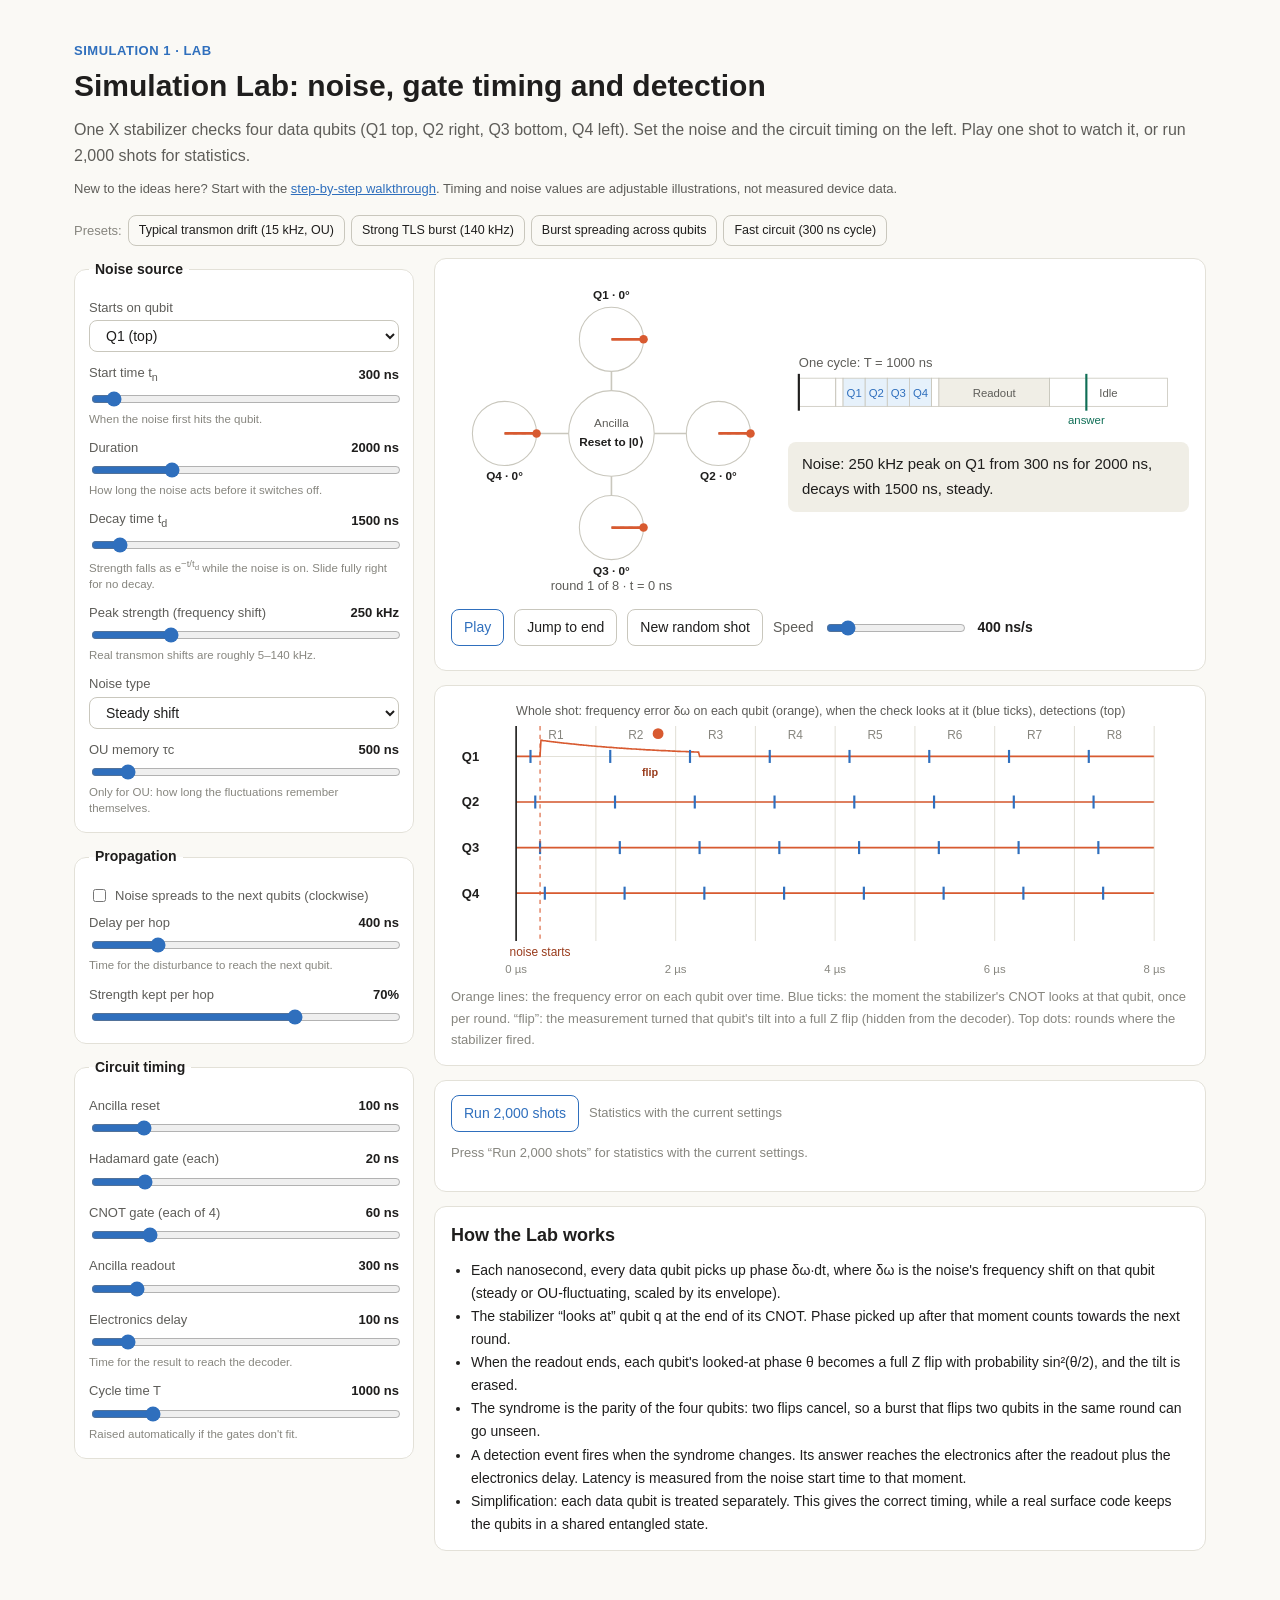
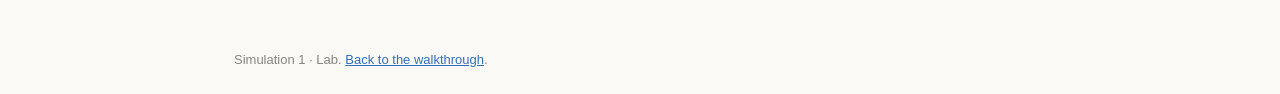
==== lab.html @ ceacfcae "Add Simulation Lab page with full noise and circuit-timing controls New lab.html: control noise star" ====
<!DOCTYPE html>
<html lang="en">
<head>
<meta charset="utf-8">
<meta name="viewport" content="width=device-width, initial-scale=1">
<title>Simulation Lab · Noise, gate timing and stabilizer detection</title>
<meta name="description" content="Control the noise and the stabilizer circuit timing, and see when a weight-4 stabilizer first detects the noise.">
<link rel="stylesheet" href="css/style.css">
<style>
  .lab { max-width: 1180px; margin: 0 auto; padding: 0 24px 60px; }
  .labhero { max-width: 1180px; margin: 0 auto; padding: 40px 24px 8px; }
  .labhero h1 { font-size: 30px; font-weight: 600; margin: 0 0 6px; }
  .labhero p { color: var(--text2); margin: 0 0 8px; }
  .grid { display: grid; grid-template-columns: 340px minmax(0, 1fr); gap: 20px; align-items: start; }
  @media (max-width: 900px) { .grid { grid-template-columns: 1fr; } }
  fieldset { border: 1px solid var(--border); border-radius: 12px; padding: 10px 14px 6px; margin: 0 0 12px; background: var(--surface); }
  legend { font-size: 14px; font-weight: 600; padding: 0 6px; }
  .f { display: grid; grid-template-columns: 1fr auto; gap: 2px 8px; align-items: center; margin: 6px 0 10px; }
  .f label { font-size: 13px; color: var(--text2); }
  .f .val { font-size: 13px; min-width: 0; text-align: right; }
  .f input[type=range], .f select { grid-column: 1 / span 2; width: 100%; }
  .f .hint { grid-column: 1 / span 2; font-size: 11.5px; color: var(--muted); line-height: 1.4; }
  .chk { font-size: 13px; color: var(--text2); display: flex; gap: 6px; align-items: center; margin: 6px 0; }
  .panel { background: var(--surface); border: 1px solid var(--border); border-radius: 12px; padding: 14px 16px; margin: 0 0 14px; }
  .panel svg { width: 100%; height: auto; display: block; }
  .panel svg text { font-family: var(--font); }
  .live { display: grid; grid-template-columns: minmax(0, 1fr) minmax(0, 1.25fr); gap: 16px; align-items: center; }
  @media (max-width: 700px) { .live { grid-template-columns: 1fr; } }
  .presets { display: flex; gap: 6px; flex-wrap: wrap; margin: 0 0 12px; }
  .presets button { font-size: 12.5px; padding: 4px 10px; }
</style>
</head>
<body>

<header class="labhero">
  <div class="kicker">Simulation 1 · Lab</div>
  <h1>Simulation Lab: noise, gate timing and detection</h1>
  <p>One X stabilizer checks four data qubits (Q1 top, Q2 right, Q3 bottom, Q4 left). Set the noise and the circuit timing on the left. Play one shot to watch it, or run 2,000 shots for statistics.</p>
  <p class="note">New to the ideas here? Start with the <a href="index.html" style="color:var(--accent)">step-by-step walkthrough</a>. Timing and noise values are adjustable illustrations, not measured device data.</p>
</header>

<div class="lab">
  <div class="presets">
    <span class="note" style="align-self:center">Presets:</span>
    <button data-preset="typical">Typical transmon drift (15 kHz, OU)</button>
    <button data-preset="burst">Strong TLS burst (140 kHz)</button>
    <button data-preset="spread">Burst spreading across qubits</button>
    <button data-preset="fast">Fast circuit (300 ns cycle)</button>
  </div>

  <div class="grid">
    <!-- ============ CONTROLS ============ -->
    <div>
      <fieldset>
        <legend>Noise source</legend>
        <div class="f"><label for="lab-nq">Starts on qubit</label><span></span>
          <select id="lab-nq"><option value="0">Q1 (top)</option><option value="1">Q2 (right)</option><option value="2">Q3 (bottom)</option><option value="3">Q4 (left)</option></select></div>
        <div class="f"><label for="lab-tn">Start time t<sub>n</sub></label><span class="val" id="lab-tnv"></span>
          <input type="range" id="lab-tn" min="0" max="6000" step="10" value="300"><span class="hint">When the noise first hits the qubit.</span></div>
        <div class="f"><label for="lab-dur">Duration</label><span class="val" id="lab-durv"></span>
          <input type="range" id="lab-dur" min="20" max="8000" step="10" value="2000"><span class="hint">How long the noise acts before it switches off.</span></div>
        <div class="f"><label for="lab-td">Decay time t<sub>d</sub></label><span class="val" id="lab-tdv"></span>
          <input type="range" id="lab-td" min="50" max="20000" step="50" value="1500"><span class="hint">Strength falls as e<sup>−t/t<sub>d</sub></sup> while the noise is on. Slide fully right for no decay.</span></div>
        <div class="f"><label for="lab-f">Peak strength (frequency shift)</label><span class="val" id="lab-fv"></span>
          <input type="range" id="lab-f" min="0.005" max="1" step="0.005" value="0.25"><span class="hint">Real transmon shifts are roughly 5–140 kHz.</span></div>
        <div class="f"><label for="lab-type">Noise type</label><span></span>
          <select id="lab-type"><option value="steady">Steady shift</option><option value="ou">Fluctuating (OU noise)</option></select></div>
        <div class="f"><label for="lab-tc">OU memory τc</label><span class="val" id="lab-tcv"></span>
          <input type="range" id="lab-tc" min="10" max="5000" step="10" value="500"><span class="hint">Only for OU: how long the fluctuations remember themselves.</span></div>
      </fieldset>

      <fieldset>
        <legend>Propagation</legend>
        <label class="chk"><input type="checkbox" id="lab-prop"> Noise spreads to the next qubits (clockwise)</label>
        <div class="f"><label for="lab-hop">Delay per hop</label><span class="val" id="lab-hopv"></span>
          <input type="range" id="lab-hop" min="0" max="2000" step="10" value="400"><span class="hint">Time for the disturbance to reach the next qubit.</span></div>
        <div class="f"><label for="lab-keep">Strength kept per hop</label><span class="val" id="lab-keepv"></span>
          <input type="range" id="lab-keep" min="0.1" max="1" step="0.05" value="0.7"></div>
      </fieldset>

      <fieldset>
        <legend>Circuit timing</legend>
        <div class="f"><label for="lab-reset">Ancilla reset</label><span class="val" id="lab-resetv"></span><input type="range" id="lab-reset" min="10" max="600" step="10" value="100"></div>
        <div class="f"><label for="lab-h">Hadamard gate (each)</label><span class="val" id="lab-hv"></span><input type="range" id="lab-h" min="5" max="100" step="5" value="20"></div>
        <div class="f"><label for="lab-cnot">CNOT gate (each of 4)</label><span class="val" id="lab-cnotv"></span><input type="range" id="lab-cnot" min="10" max="300" step="5" value="60"></div>
        <div class="f"><label for="lab-ro">Ancilla readout</label><span class="val" id="lab-rov"></span><input type="range" id="lab-ro" min="50" max="2000" step="10" value="300"></div>
        <div class="f"><label for="lab-delay">Electronics delay</label><span class="val" id="lab-delayv"></span><input type="range" id="lab-delay" min="0" max="1000" step="10" value="100"><span class="hint">Time for the result to reach the decoder.</span></div>
        <div class="f"><label for="lab-T">Cycle time T</label><span class="val" id="lab-Tv"></span><input type="range" id="lab-T" min="100" max="5000" step="10" value="1000"><span class="hint">Raised automatically if the gates don't fit.</span></div>
      </fieldset>
    </div>

    <!-- ============ OUTPUT ============ -->
    <div>
      <div class="panel">
        <div class="live">
          <svg id="lab-live" viewBox="0 0 300 305"></svg>
          <div>
            <svg id="lab-sched" viewBox="0 0 370 76"></svg>
            <div class="caption" id="lab-ans" style="margin-top:10px"></div>
          </div>
        </div>
        <div class="row">
          <button id="lab-play" class="primary">Play</button>
          <button id="lab-end">Jump to end</button>
          <button id="lab-new">New random shot</button>
          <label for="lab-speed">Speed</label><input type="range" id="lab-speed" min="50" max="3000" step="50" value="400" style="width:140px"><span class="val" id="lab-speedv"></span>
        </div>
      </div>

      <div class="panel"><svg id="lab-time" viewBox="0 0 680 260"></svg>
        <p class="note" style="margin:4px 0 0">Orange lines: the frequency error on each qubit over time. Blue ticks: the moment the stabilizer's CNOT looks at that qubit, once per round. “flip”: the measurement turned that qubit's tilt into a full Z flip (hidden from the decoder). Top dots: rounds where the stabilizer fired.</p>
      </div>

      <div class="panel">
        <div class="row" style="margin-top:0"><button id="lab-run" class="primary">Run 2,000 shots</button><span class="note">Statistics with the current settings</span></div>
        <div id="lab-stats"></div>
      </div>

      <div class="panel">
        <h3 style="margin-top:0">How the Lab works</h3>
        <ul style="font-size:14px;margin:0;padding-left:20px">
          <li>Each nanosecond, every data qubit picks up phase δω·dt, where δω is the noise's frequency shift on that qubit (steady or OU-fluctuating, scaled by its envelope).</li>
          <li>The stabilizer “looks at” qubit q at the end of its CNOT. Phase picked up after that moment counts towards the next round.</li>
          <li>When the readout ends, each qubit's looked-at phase θ becomes a full Z flip with probability sin²(θ/2), and the tilt is erased.</li>
          <li>The syndrome is the parity of the four qubits: two flips cancel, so a burst that flips two qubits in the same round can go unseen.</li>
          <li>A detection event fires when the syndrome changes. Its answer reaches the electronics after the readout plus the electronics delay. Latency is measured from the noise start time to that moment.</li>
          <li>Simplification: each data qubit is treated separately. This gives the correct timing, while a real surface code keeps the qubits in a shared entangled state.</li>
        </ul>
      </div>
    </div>
  </div>
</div>

<footer>Simulation 1 · Lab. <a href="index.html" style="color:var(--accent)">Back to the walkthrough</a>.</footer>

<script src="js/common.js"></script>
<script src="js/ch8-lab.js"></script>
</body>
</html>
---- css/style.css ----
:root {
  --bg: #faf9f5;
  --surface: #ffffff;
  --neutral: #f0eee6;
  --text: #1f1e1d;
  --text2: #5e5d59;
  --muted: #87867f;
  --border: #e3e1d8;
  --border-strong: #c9c7bd;
  --accent: #2f6fbd;
  --accent-bg: #e6f1fb;
  --coral: #d85a30;
  --coral-dark: #993c1d;
  --coral-bg: #faece7;
  --teal: #0f6e56;
  --teal-bg: #e1f5ee;
  --purple: #534ab7;
  --purple-bg: #eeedfe;
  --gray: #888780;
  --radius: 8px;
  --font: -apple-system, BlinkMacSystemFont, "Segoe UI", Inter, Helvetica, Arial, sans-serif;
}
@media (prefers-color-scheme: dark) {
  :root {
    --bg: #1a1a19;
    --surface: #242423;
    --neutral: #2c2c2a;
    --text: #ececea;
    --text2: #b4b2a9;
    --muted: #888780;
    --border: #3a3a38;
    --border-strong: #55554f;
    --accent: #85b7eb;
    --accent-bg: #0c447c;
    --coral: #f0997b;
    --coral-dark: #f5c4b3;
    --coral-bg: #4a1b0c;
    --teal: #5dcaa5;
    --teal-bg: #04342c;
    --purple: #afa9ec;
    --purple-bg: #26215c;
    --gray: #b4b2a9;
  }
}
* { box-sizing: border-box; }
html { scroll-behavior: smooth; }
body {
  margin: 0;
  background: var(--bg);
  color: var(--text);
  font-family: var(--font);
  font-size: 16px;
  line-height: 1.65;
}
header.hero {
  max-width: 860px;
  margin: 0 auto;
  padding: 56px 24px 24px;
}
header.hero h1 { font-size: 34px; font-weight: 600; margin: 0 0 8px; line-height: 1.2; }
header.hero p { color: var(--text2); font-size: 18px; margin: 0 0 12px; }
nav.toc {
  position: sticky;
  top: 0;
  z-index: 10;
  background: var(--bg);
  border-bottom: 1px solid var(--border);
}
nav.toc .inner {
  max-width: 860px;
  margin: 0 auto;
  padding: 10px 24px;
  display: flex;
  gap: 6px;
  flex-wrap: wrap;
}
nav.toc a {
  font-size: 13px;
  color: var(--text2);
  text-decoration: none;
  padding: 4px 10px;
  border-radius: 999px;
  border: 1px solid var(--border);
}
nav.toc a:hover, nav.toc a.active { color: var(--text); border-color: var(--accent); background: var(--accent-bg); }
main { max-width: 860px; margin: 0 auto; padding: 0 24px 80px; }
section.chapter { padding: 48px 0 24px; border-bottom: 1px solid var(--border); }
section.chapter:last-child { border-bottom: none; }
.kicker { font-size: 13px; font-weight: 600; letter-spacing: 0.04em; color: var(--accent); text-transform: uppercase; }
h2 { font-size: 26px; font-weight: 600; margin: 4px 0 12px; line-height: 1.25; }
h3 { font-size: 18px; font-weight: 600; margin: 24px 0 8px; }
p { margin: 0 0 14px; }
.lead { font-size: 18px; color: var(--text2); }
.takeaway {
  background: var(--teal-bg);
  color: var(--text);
  border-radius: var(--radius);
  padding: 12px 16px;
  margin: 20px 0 8px;
}
.takeaway b { color: var(--teal); }
.math {
  font-family: "Cambria Math", "STIX Two Math", Georgia, serif;
  font-size: 18px;
  text-align: center;
  margin: 14px 0;
  padding: 10px;
  background: var(--neutral);
  border-radius: var(--radius);
  overflow-x: auto;
}
.demo {
  background: var(--surface);
  border: 1px solid var(--border);
  border-radius: 12px;
  padding: 16px 18px;
  margin: 18px 0;
}
.demo svg { width: 100%; height: auto; display: block; }
.demo svg text { font-family: var(--font); }
.caption {
  background: var(--neutral);
  border-radius: var(--radius);
  padding: 10px 14px;
  font-size: 15px;
  min-height: 48px;
  margin-bottom: 10px;
}
.row { display: flex; align-items: center; gap: 10px; flex-wrap: wrap; margin: 10px 0; }
.row label { font-size: 14px; color: var(--text2); }
.val { font-size: 14px; font-weight: 600; min-width: 64px; }
button, select {
  font: inherit;
  font-size: 14px;
  color: var(--text);
  background: transparent;
  border: 1px solid var(--border-strong);
  border-radius: var(--radius);
  padding: 6px 12px;
  cursor: pointer;
}
button:hover, select:hover { background: var(--neutral); }
button.primary { border-color: var(--accent); color: var(--accent); }
button.on { background: var(--accent-bg); border-color: var(--accent); }
input[type="range"] { accent-color: var(--accent); }
.stats { display: grid; grid-template-columns: repeat(auto-fit, minmax(150px, 1fr)); gap: 10px; margin: 10px 0; }
.stat { background: var(--neutral); border-radius: var(--radius); padding: 10px 12px; }
.stat span { display: block; font-size: 13px; color: var(--text2); }
.stat b { font-size: 22px; font-weight: 600; }
.two { display: grid; grid-template-columns: minmax(0, 1.2fr) minmax(0, 1fr); gap: 16px; align-items: start; }
@media (max-width: 680px) { .two { grid-template-columns: 1fr; } }
.cards4 { display: grid; grid-template-columns: repeat(4, minmax(0, 1fr)); gap: 8px; }
.card { border: 1px solid var(--border); border-radius: var(--radius); padding: 8px 10px; font-size: 13px; color: var(--text2); }
.card b { display: block; font-size: 16px; color: var(--text); }
.card.on { border: 2px solid var(--accent); }
.opt { border: 1px solid var(--border); border-radius: var(--radius); padding: 8px 10px; margin: 0 0 8px; font-size: 13px; cursor: pointer; }
.opt:hover { border-color: var(--border-strong); }
.opt.sel { border: 2px solid var(--accent); }
.tag { display: inline-block; font-size: 12px; padding: 1px 8px; border-radius: 999px; margin-left: 4px; }
.tag.good { background: var(--teal-bg); color: var(--teal); }
.tag.bad { background: var(--coral-bg); color: var(--coral-dark); }
.tag.best { background: var(--accent-bg); color: var(--accent); }
.key { display: flex; gap: 16px; flex-wrap: wrap; font-size: 13px; color: var(--text2); margin: 8px 0 0; }
.sw { display: inline-block; width: 12px; height: 12px; border-radius: 3px; vertical-align: -2px; margin-right: 6px; }
table.simple { border-collapse: collapse; width: 100%; font-size: 14px; margin: 10px 0 16px; }
table.simple th, table.simple td { border-bottom: 1px solid var(--border); padding: 6px 8px; text-align: left; }
table.simple th { color: var(--text2); font-weight: 600; }
.note { font-size: 13px; color: var(--muted); }
.next { display: inline-block; margin-top: 10px; font-size: 14px; color: var(--accent); text-decoration: none; }
footer { max-width: 860px; margin: 0 auto; padding: 24px; color: var(--muted); font-size: 13px; }
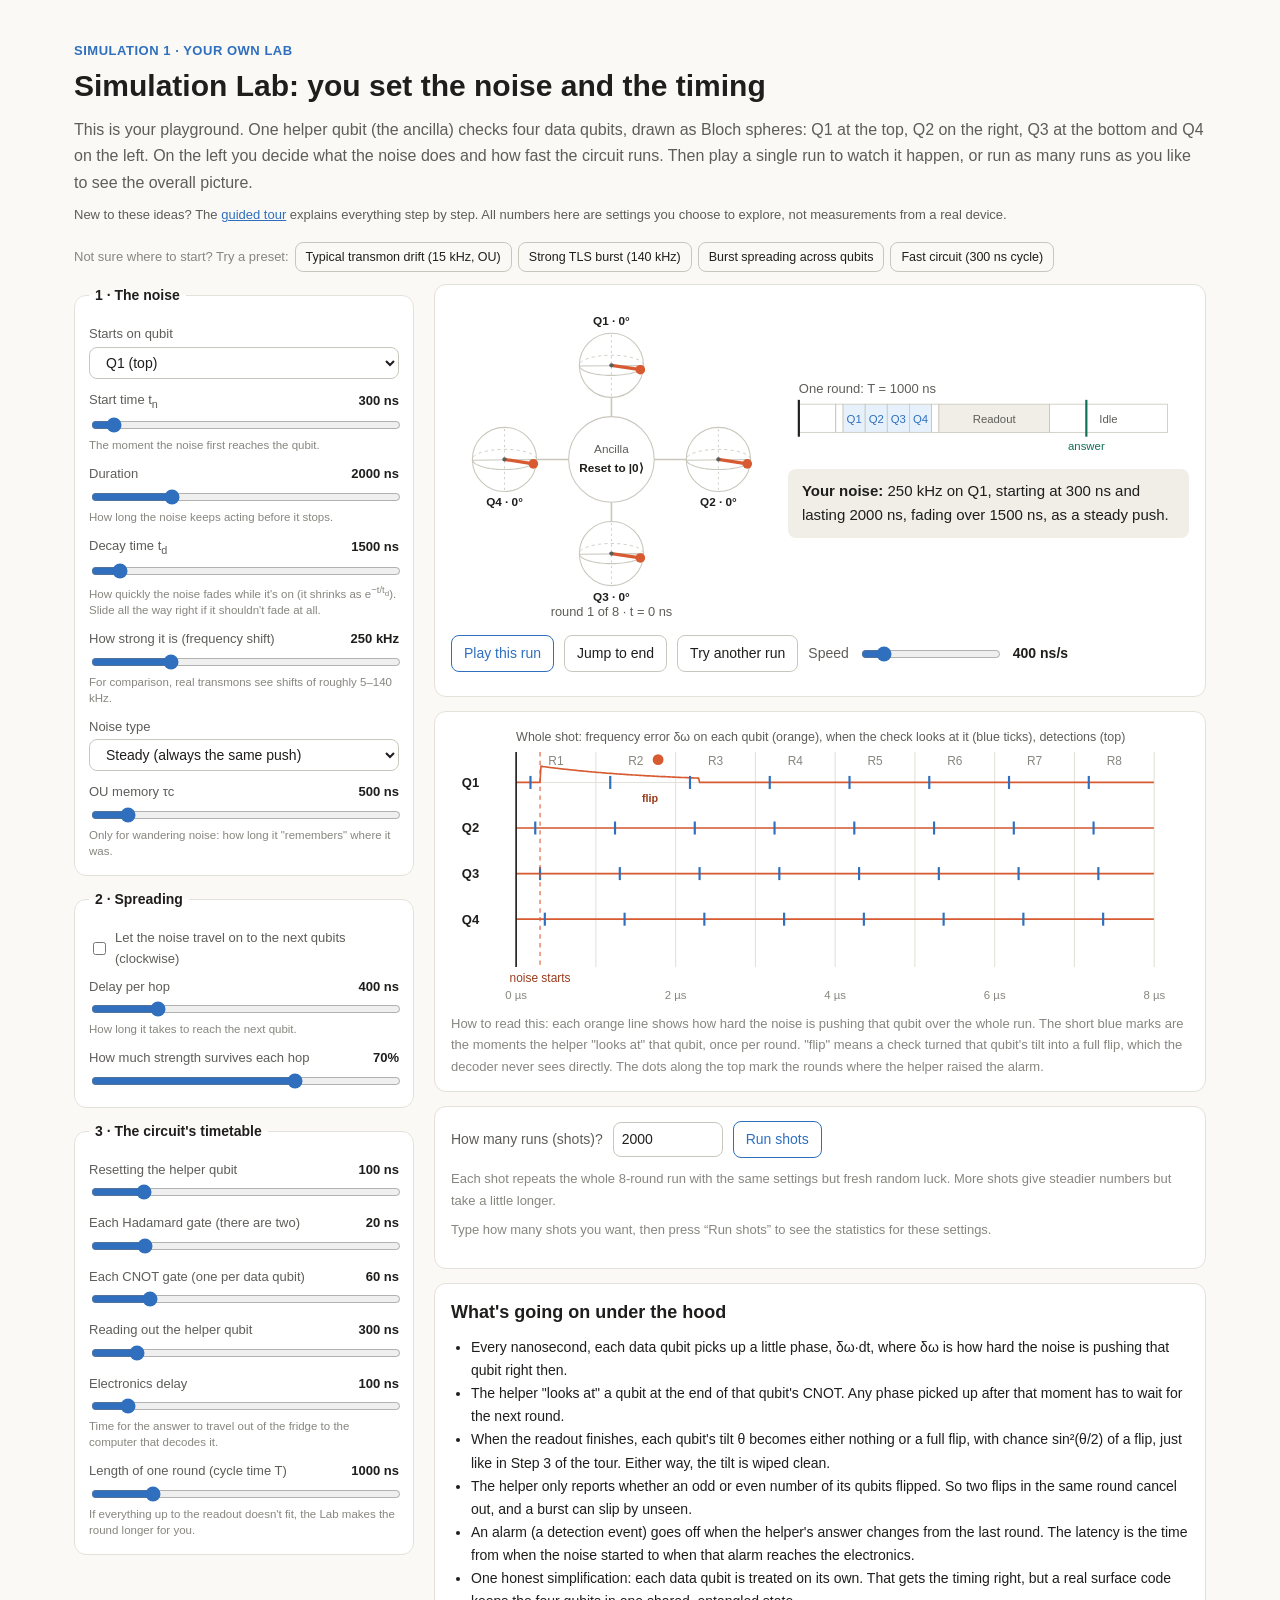
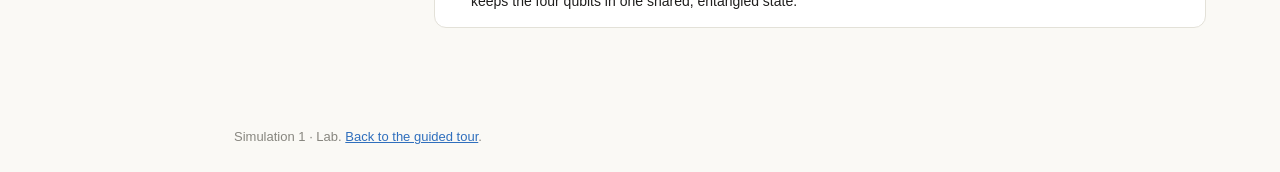
==== commit de696c91: "Bloch spheres, user-chosen shot counts, friendlier wording, Steps - Draw every qubit as a 3-D Bloch " ====
--- a/lab.html
+++ b/lab.html
@@ -7,6 +7,8 @@
 <meta name="description" content="Control the noise and the stabilizer circuit timing, and see when a weight-4 stabilizer first detects the noise.">
 <link rel="stylesheet" href="css/style.css">
 <style>
+  .err { font-size: 13px; color: var(--coral-dark); }
+  input[type=number] { font: inherit; font-size: 14px; width: 110px; padding: 5px 8px; border: 1px solid var(--border-strong); border-radius: var(--radius); background: var(--surface); color: var(--text); }
   .lab { max-width: 1180px; margin: 0 auto; padding: 0 24px 60px; }
   .labhero { max-width: 1180px; margin: 0 auto; padding: 40px 24px 8px; }
   .labhero h1 { font-size: 30px; font-weight: 600; margin: 0 0 6px; }
@@ -33,15 +35,15 @@
 <body>
 
 <header class="labhero">
-  <div class="kicker">Simulation 1 · Lab</div>
-  <h1>Simulation Lab: noise, gate timing and detection</h1>
-  <p>One X stabilizer checks four data qubits (Q1 top, Q2 right, Q3 bottom, Q4 left). Set the noise and the circuit timing on the left. Play one shot to watch it, or run 2,000 shots for statistics.</p>
-  <p class="note">New to the ideas here? Start with the <a href="index.html" style="color:var(--accent)">step-by-step walkthrough</a>. Timing and noise values are adjustable illustrations, not measured device data.</p>
+  <div class="kicker">Simulation 1 · Your own lab</div>
+  <h1>Simulation Lab: you set the noise and the timing</h1>
+  <p>This is your playground. One helper qubit (the ancilla) checks four data qubits, drawn as Bloch spheres: Q1 at the top, Q2 on the right, Q3 at the bottom and Q4 on the left. On the left you decide what the noise does and how fast the circuit runs. Then play a single run to watch it happen, or run as many runs as you like to see the overall picture.</p>
+  <p class="note">New to these ideas? The <a href="index.html" style="color:var(--accent)">guided tour</a> explains everything step by step. All numbers here are settings you choose to explore, not measurements from a real device.</p>
 </header>
 
 <div class="lab">
   <div class="presets">
-    <span class="note" style="align-self:center">Presets:</span>
+    <span class="note" style="align-self:center">Not sure where to start? Try a preset:</span>
     <button data-preset="typical">Typical transmon drift (15 kHz, OU)</button>
     <button data-preset="burst">Strong TLS burst (140 kHz)</button>
     <button data-preset="spread">Burst spreading across qubits</button>
@@ -52,40 +54,40 @@
     <!-- ============ CONTROLS ============ -->
     <div>
       <fieldset>
-        <legend>Noise source</legend>
+        <legend>1 · The noise</legend>
         <div class="f"><label for="lab-nq">Starts on qubit</label><span></span>
           <select id="lab-nq"><option value="0">Q1 (top)</option><option value="1">Q2 (right)</option><option value="2">Q3 (bottom)</option><option value="3">Q4 (left)</option></select></div>
         <div class="f"><label for="lab-tn">Start time t<sub>n</sub></label><span class="val" id="lab-tnv"></span>
-          <input type="range" id="lab-tn" min="0" max="6000" step="10" value="300"><span class="hint">When the noise first hits the qubit.</span></div>
+          <input type="range" id="lab-tn" min="0" max="6000" step="10" value="300"><span class="hint">The moment the noise first reaches the qubit.</span></div>
         <div class="f"><label for="lab-dur">Duration</label><span class="val" id="lab-durv"></span>
-          <input type="range" id="lab-dur" min="20" max="8000" step="10" value="2000"><span class="hint">How long the noise acts before it switches off.</span></div>
+          <input type="range" id="lab-dur" min="20" max="8000" step="10" value="2000"><span class="hint">How long the noise keeps acting before it stops.</span></div>
         <div class="f"><label for="lab-td">Decay time t<sub>d</sub></label><span class="val" id="lab-tdv"></span>
-          <input type="range" id="lab-td" min="50" max="20000" step="50" value="1500"><span class="hint">Strength falls as e<sup>−t/t<sub>d</sub></sup> while the noise is on. Slide fully right for no decay.</span></div>
-        <div class="f"><label for="lab-f">Peak strength (frequency shift)</label><span class="val" id="lab-fv"></span>
-          <input type="range" id="lab-f" min="0.005" max="1" step="0.005" value="0.25"><span class="hint">Real transmon shifts are roughly 5–140 kHz.</span></div>
+          <input type="range" id="lab-td" min="50" max="20000" step="50" value="1500"><span class="hint">How quickly the noise fades while it's on (it shrinks as e<sup>−t/t<sub>d</sub></sup>). Slide all the way right if it shouldn't fade at all.</span></div>
+        <div class="f"><label for="lab-f">How strong it is (frequency shift)</label><span class="val" id="lab-fv"></span>
+          <input type="range" id="lab-f" min="0.005" max="1" step="0.005" value="0.25"><span class="hint">For comparison, real transmons see shifts of roughly 5–140 kHz.</span></div>
         <div class="f"><label for="lab-type">Noise type</label><span></span>
-          <select id="lab-type"><option value="steady">Steady shift</option><option value="ou">Fluctuating (OU noise)</option></select></div>
+          <select id="lab-type"><option value="steady">Steady (always the same push)</option><option value="ou">Wandering (OU noise)</option></select></div>
         <div class="f"><label for="lab-tc">OU memory τc</label><span class="val" id="lab-tcv"></span>
-          <input type="range" id="lab-tc" min="10" max="5000" step="10" value="500"><span class="hint">Only for OU: how long the fluctuations remember themselves.</span></div>
+          <input type="range" id="lab-tc" min="10" max="5000" step="10" value="500"><span class="hint">Only for wandering noise: how long it "remembers" where it was.</span></div>
       </fieldset>
 
       <fieldset>
-        <legend>Propagation</legend>
-        <label class="chk"><input type="checkbox" id="lab-prop"> Noise spreads to the next qubits (clockwise)</label>
+        <legend>2 · Spreading</legend>
+        <label class="chk"><input type="checkbox" id="lab-prop"> Let the noise travel on to the next qubits (clockwise)</label>
         <div class="f"><label for="lab-hop">Delay per hop</label><span class="val" id="lab-hopv"></span>
-          <input type="range" id="lab-hop" min="0" max="2000" step="10" value="400"><span class="hint">Time for the disturbance to reach the next qubit.</span></div>
-        <div class="f"><label for="lab-keep">Strength kept per hop</label><span class="val" id="lab-keepv"></span>
+          <input type="range" id="lab-hop" min="0" max="2000" step="10" value="400"><span class="hint">How long it takes to reach the next qubit.</span></div>
+        <div class="f"><label for="lab-keep">How much strength survives each hop</label><span class="val" id="lab-keepv"></span>
           <input type="range" id="lab-keep" min="0.1" max="1" step="0.05" value="0.7"></div>
       </fieldset>
 
       <fieldset>
-        <legend>Circuit timing</legend>
-        <div class="f"><label for="lab-reset">Ancilla reset</label><span class="val" id="lab-resetv"></span><input type="range" id="lab-reset" min="10" max="600" step="10" value="100"></div>
-        <div class="f"><label for="lab-h">Hadamard gate (each)</label><span class="val" id="lab-hv"></span><input type="range" id="lab-h" min="5" max="100" step="5" value="20"></div>
-        <div class="f"><label for="lab-cnot">CNOT gate (each of 4)</label><span class="val" id="lab-cnotv"></span><input type="range" id="lab-cnot" min="10" max="300" step="5" value="60"></div>
-        <div class="f"><label for="lab-ro">Ancilla readout</label><span class="val" id="lab-rov"></span><input type="range" id="lab-ro" min="50" max="2000" step="10" value="300"></div>
-        <div class="f"><label for="lab-delay">Electronics delay</label><span class="val" id="lab-delayv"></span><input type="range" id="lab-delay" min="0" max="1000" step="10" value="100"><span class="hint">Time for the result to reach the decoder.</span></div>
-        <div class="f"><label for="lab-T">Cycle time T</label><span class="val" id="lab-Tv"></span><input type="range" id="lab-T" min="100" max="5000" step="10" value="1000"><span class="hint">Raised automatically if the gates don't fit.</span></div>
+        <legend>3 · The circuit's timetable</legend>
+        <div class="f"><label for="lab-reset">Resetting the helper qubit</label><span class="val" id="lab-resetv"></span><input type="range" id="lab-reset" min="10" max="600" step="10" value="100"></div>
+        <div class="f"><label for="lab-h">Each Hadamard gate (there are two)</label><span class="val" id="lab-hv"></span><input type="range" id="lab-h" min="5" max="100" step="5" value="20"></div>
+        <div class="f"><label for="lab-cnot">Each CNOT gate (one per data qubit)</label><span class="val" id="lab-cnotv"></span><input type="range" id="lab-cnot" min="10" max="300" step="5" value="60"></div>
+        <div class="f"><label for="lab-ro">Reading out the helper qubit</label><span class="val" id="lab-rov"></span><input type="range" id="lab-ro" min="50" max="2000" step="10" value="300"></div>
+        <div class="f"><label for="lab-delay">Electronics delay</label><span class="val" id="lab-delayv"></span><input type="range" id="lab-delay" min="0" max="1000" step="10" value="100"><span class="hint">Time for the answer to travel out of the fridge to the computer that decodes it.</span></div>
+        <div class="f"><label for="lab-T">Length of one round (cycle time T)</label><span class="val" id="lab-Tv"></span><input type="range" id="lab-T" min="100" max="5000" step="10" value="1000"><span class="hint">If everything up to the readout doesn't fit, the Lab makes the round longer for you.</span></div>
       </fieldset>
     </div>
 
@@ -100,38 +102,39 @@
           </div>
         </div>
         <div class="row">
-          <button id="lab-play" class="primary">Play</button>
+          <button id="lab-play" class="primary">Play this run</button>
           <button id="lab-end">Jump to end</button>
-          <button id="lab-new">New random shot</button>
+          <button id="lab-new">Try another run</button>
           <label for="lab-speed">Speed</label><input type="range" id="lab-speed" min="50" max="3000" step="50" value="400" style="width:140px"><span class="val" id="lab-speedv"></span>
         </div>
       </div>
 
       <div class="panel"><svg id="lab-time" viewBox="0 0 680 260"></svg>
-        <p class="note" style="margin:4px 0 0">Orange lines: the frequency error on each qubit over time. Blue ticks: the moment the stabilizer's CNOT looks at that qubit, once per round. “flip”: the measurement turned that qubit's tilt into a full Z flip (hidden from the decoder). Top dots: rounds where the stabilizer fired.</p>
+        <p class="note" style="margin:4px 0 0">How to read this: each orange line shows how hard the noise is pushing that qubit over the whole run. The short blue marks are the moments the helper "looks at" that qubit, once per round. "flip" means a check turned that qubit's tilt into a full flip, which the decoder never sees directly. The dots along the top mark the rounds where the helper raised the alarm.</p>
       </div>
 
       <div class="panel">
-        <div class="row" style="margin-top:0"><button id="lab-run" class="primary">Run 2,000 shots</button><span class="note">Statistics with the current settings</span></div>
+        <div class="row" style="margin-top:0"><label for="lab-n">How many runs (shots)?</label><input type="number" id="lab-n" min="10" max="20000" step="1" value="2000"><button id="lab-run" class="primary">Run shots</button><span class="err" id="lab-err"></span></div>
+        <p class="note" style="margin:0 0 8px">Each shot repeats the whole 8-round run with the same settings but fresh random luck. More shots give steadier numbers but take a little longer.</p>
         <div id="lab-stats"></div>
       </div>
 
       <div class="panel">
-        <h3 style="margin-top:0">How the Lab works</h3>
+        <h3 style="margin-top:0">What's going on under the hood</h3>
         <ul style="font-size:14px;margin:0;padding-left:20px">
-          <li>Each nanosecond, every data qubit picks up phase δω·dt, where δω is the noise's frequency shift on that qubit (steady or OU-fluctuating, scaled by its envelope).</li>
-          <li>The stabilizer “looks at” qubit q at the end of its CNOT. Phase picked up after that moment counts towards the next round.</li>
-          <li>When the readout ends, each qubit's looked-at phase θ becomes a full Z flip with probability sin²(θ/2), and the tilt is erased.</li>
-          <li>The syndrome is the parity of the four qubits: two flips cancel, so a burst that flips two qubits in the same round can go unseen.</li>
-          <li>A detection event fires when the syndrome changes. Its answer reaches the electronics after the readout plus the electronics delay. Latency is measured from the noise start time to that moment.</li>
-          <li>Simplification: each data qubit is treated separately. This gives the correct timing, while a real surface code keeps the qubits in a shared entangled state.</li>
+          <li>Every nanosecond, each data qubit picks up a little phase, δω·dt, where δω is how hard the noise is pushing that qubit right then.</li>
+          <li>The helper "looks at" a qubit at the end of that qubit's CNOT. Any phase picked up after that moment has to wait for the next round.</li>
+          <li>When the readout finishes, each qubit's tilt θ becomes either nothing or a full flip, with chance sin²(θ/2) of a flip, just like in Step 3 of the tour. Either way, the tilt is wiped clean.</li>
+          <li>The helper only reports whether an odd or even number of its qubits flipped. So two flips in the same round cancel out, and a burst can slip by unseen.</li>
+          <li>An alarm (a detection event) goes off when the helper's answer changes from the last round. The latency is the time from when the noise started to when that alarm reaches the electronics.</li>
+          <li>One honest simplification: each data qubit is treated on its own. That gets the timing right, but a real surface code keeps the four qubits in one shared, entangled state.</li>
         </ul>
       </div>
     </div>
   </div>
 </div>
 
-<footer>Simulation 1 · Lab. <a href="index.html" style="color:var(--accent)">Back to the walkthrough</a>.</footer>
+<footer>Simulation 1 · Lab. <a href="index.html" style="color:var(--accent)">Back to the guided tour</a>.</footer>
 
 <script src="js/common.js"></script>
 <script src="js/ch8-lab.js"></script>
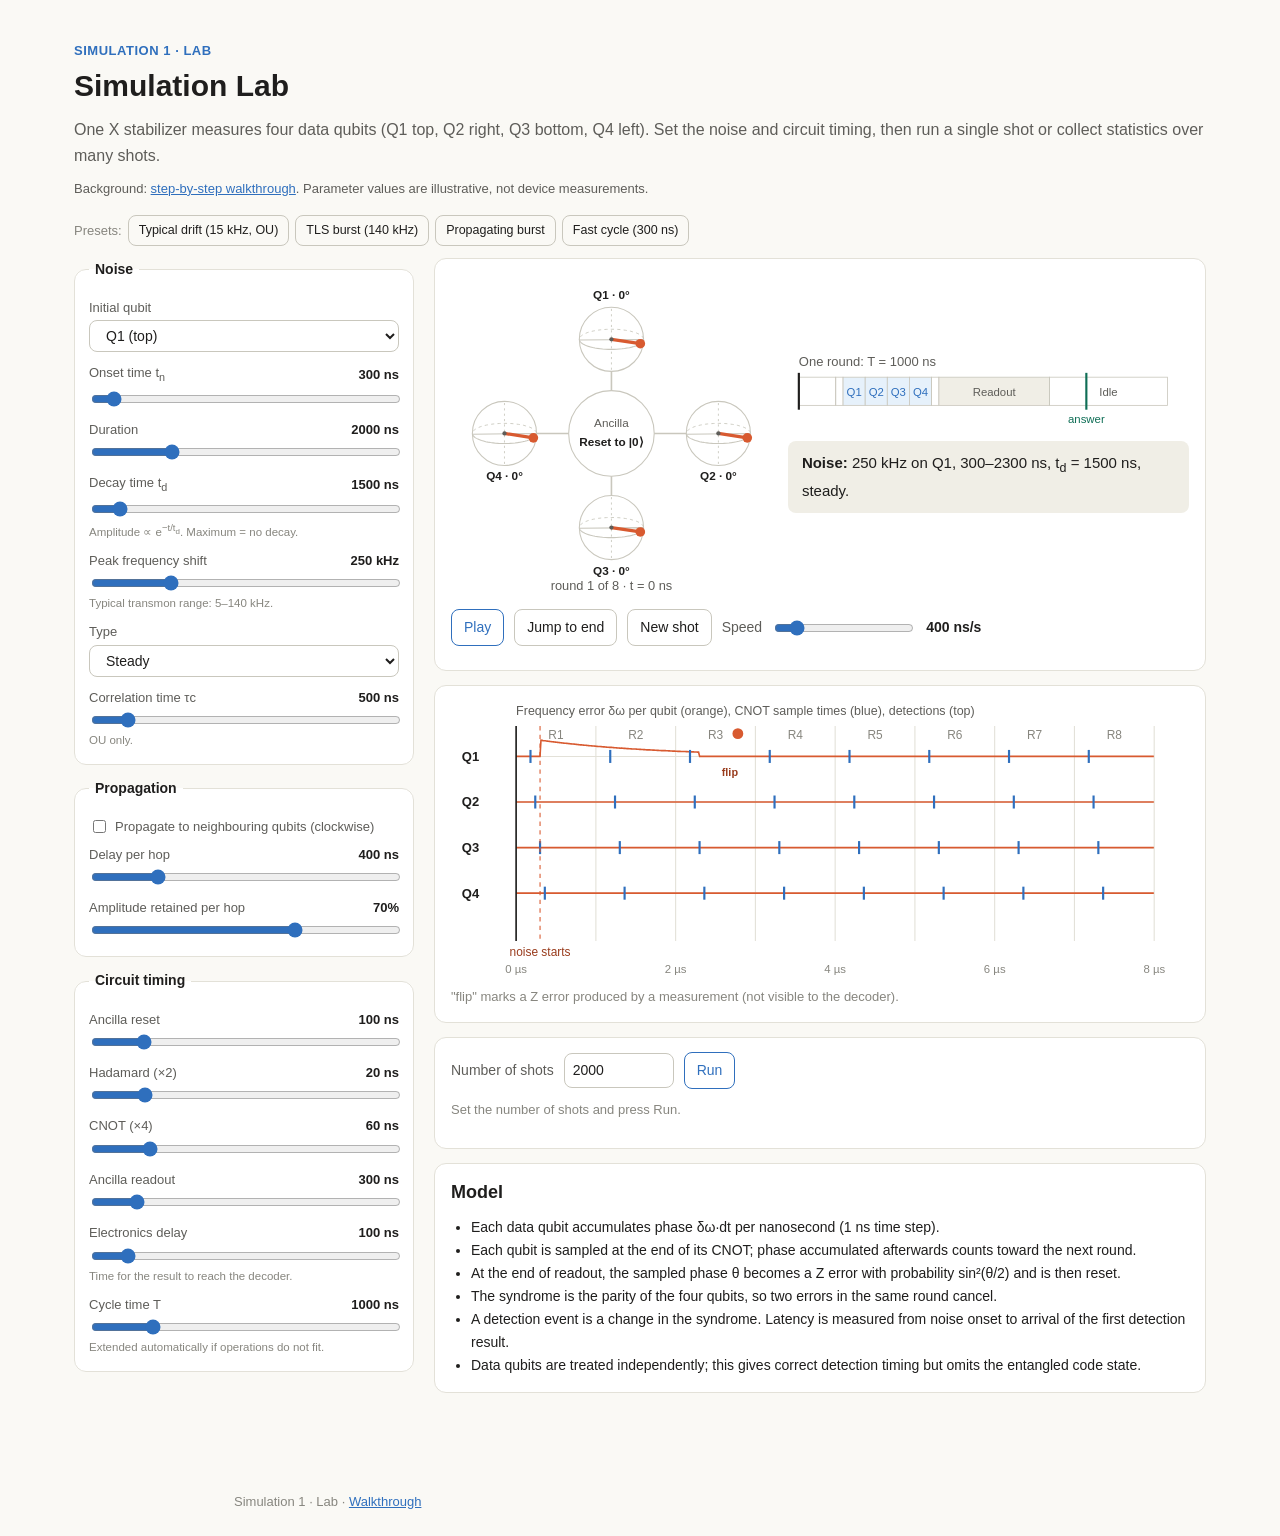
==== commit e7e9a569: "Rewrite text in a concise, professional style Shorten explanations and captions on the walkthrough a" ====
--- a/lab.html
+++ b/lab.html
@@ -35,59 +35,59 @@
 <body>
 
 <header class="labhero">
-  <div class="kicker">Simulation 1 · Your own lab</div>
-  <h1>Simulation Lab: you set the noise and the timing</h1>
-  <p>This is your playground. One helper qubit (the ancilla) checks four data qubits, drawn as Bloch spheres: Q1 at the top, Q2 on the right, Q3 at the bottom and Q4 on the left. On the left you decide what the noise does and how fast the circuit runs. Then play a single run to watch it happen, or run as many runs as you like to see the overall picture.</p>
-  <p class="note">New to these ideas? The <a href="index.html" style="color:var(--accent)">guided tour</a> explains everything step by step. All numbers here are settings you choose to explore, not measurements from a real device.</p>
+  <div class="kicker">Simulation 1 · Lab</div>
+  <h1>Simulation Lab</h1>
+  <p>One X stabilizer measures four data qubits (Q1 top, Q2 right, Q3 bottom, Q4 left). Set the noise and circuit timing, then run a single shot or collect statistics over many shots.</p>
+  <p class="note">Background: <a href="index.html" style="color:var(--accent)">step-by-step walkthrough</a>. Parameter values are illustrative, not device measurements.</p>
 </header>
 
 <div class="lab">
   <div class="presets">
-    <span class="note" style="align-self:center">Not sure where to start? Try a preset:</span>
-    <button data-preset="typical">Typical transmon drift (15 kHz, OU)</button>
-    <button data-preset="burst">Strong TLS burst (140 kHz)</button>
-    <button data-preset="spread">Burst spreading across qubits</button>
-    <button data-preset="fast">Fast circuit (300 ns cycle)</button>
+    <span class="note" style="align-self:center">Presets:</span>
+    <button data-preset="typical">Typical drift (15 kHz, OU)</button>
+    <button data-preset="burst">TLS burst (140 kHz)</button>
+    <button data-preset="spread">Propagating burst</button>
+    <button data-preset="fast">Fast cycle (300 ns)</button>
   </div>
 
   <div class="grid">
     <!-- ============ CONTROLS ============ -->
     <div>
       <fieldset>
-        <legend>1 · The noise</legend>
-        <div class="f"><label for="lab-nq">Starts on qubit</label><span></span>
+        <legend>Noise</legend>
+        <div class="f"><label for="lab-nq">Initial qubit</label><span></span>
           <select id="lab-nq"><option value="0">Q1 (top)</option><option value="1">Q2 (right)</option><option value="2">Q3 (bottom)</option><option value="3">Q4 (left)</option></select></div>
-        <div class="f"><label for="lab-tn">Start time t<sub>n</sub></label><span class="val" id="lab-tnv"></span>
-          <input type="range" id="lab-tn" min="0" max="6000" step="10" value="300"><span class="hint">The moment the noise first reaches the qubit.</span></div>
+        <div class="f"><label for="lab-tn">Onset time t<sub>n</sub></label><span class="val" id="lab-tnv"></span>
+          <input type="range" id="lab-tn" min="0" max="6000" step="10" value="300"></div>
         <div class="f"><label for="lab-dur">Duration</label><span class="val" id="lab-durv"></span>
-          <input type="range" id="lab-dur" min="20" max="8000" step="10" value="2000"><span class="hint">How long the noise keeps acting before it stops.</span></div>
+          <input type="range" id="lab-dur" min="20" max="8000" step="10" value="2000"></div>
         <div class="f"><label for="lab-td">Decay time t<sub>d</sub></label><span class="val" id="lab-tdv"></span>
-          <input type="range" id="lab-td" min="50" max="20000" step="50" value="1500"><span class="hint">How quickly the noise fades while it's on (it shrinks as e<sup>−t/t<sub>d</sub></sup>). Slide all the way right if it shouldn't fade at all.</span></div>
-        <div class="f"><label for="lab-f">How strong it is (frequency shift)</label><span class="val" id="lab-fv"></span>
-          <input type="range" id="lab-f" min="0.005" max="1" step="0.005" value="0.25"><span class="hint">For comparison, real transmons see shifts of roughly 5–140 kHz.</span></div>
-        <div class="f"><label for="lab-type">Noise type</label><span></span>
-          <select id="lab-type"><option value="steady">Steady (always the same push)</option><option value="ou">Wandering (OU noise)</option></select></div>
-        <div class="f"><label for="lab-tc">OU memory τc</label><span class="val" id="lab-tcv"></span>
-          <input type="range" id="lab-tc" min="10" max="5000" step="10" value="500"><span class="hint">Only for wandering noise: how long it "remembers" where it was.</span></div>
+          <input type="range" id="lab-td" min="50" max="20000" step="50" value="1500"><span class="hint">Amplitude ∝ e<sup>−t/t<sub>d</sub></sup>. Maximum = no decay.</span></div>
+        <div class="f"><label for="lab-f">Peak frequency shift</label><span class="val" id="lab-fv"></span>
+          <input type="range" id="lab-f" min="0.005" max="1" step="0.005" value="0.25"><span class="hint">Typical transmon range: 5–140 kHz.</span></div>
+        <div class="f"><label for="lab-type">Type</label><span></span>
+          <select id="lab-type"><option value="steady">Steady</option><option value="ou">OU (fluctuating)</option></select></div>
+        <div class="f"><label for="lab-tc">Correlation time τc</label><span class="val" id="lab-tcv"></span>
+          <input type="range" id="lab-tc" min="10" max="5000" step="10" value="500"><span class="hint">OU only.</span></div>
       </fieldset>
 
       <fieldset>
-        <legend>2 · Spreading</legend>
-        <label class="chk"><input type="checkbox" id="lab-prop"> Let the noise travel on to the next qubits (clockwise)</label>
+        <legend>Propagation</legend>
+        <label class="chk"><input type="checkbox" id="lab-prop"> Propagate to neighbouring qubits (clockwise)</label>
         <div class="f"><label for="lab-hop">Delay per hop</label><span class="val" id="lab-hopv"></span>
-          <input type="range" id="lab-hop" min="0" max="2000" step="10" value="400"><span class="hint">How long it takes to reach the next qubit.</span></div>
-        <div class="f"><label for="lab-keep">How much strength survives each hop</label><span class="val" id="lab-keepv"></span>
+          <input type="range" id="lab-hop" min="0" max="2000" step="10" value="400"></div>
+        <div class="f"><label for="lab-keep">Amplitude retained per hop</label><span class="val" id="lab-keepv"></span>
           <input type="range" id="lab-keep" min="0.1" max="1" step="0.05" value="0.7"></div>
       </fieldset>
 
       <fieldset>
-        <legend>3 · The circuit's timetable</legend>
-        <div class="f"><label for="lab-reset">Resetting the helper qubit</label><span class="val" id="lab-resetv"></span><input type="range" id="lab-reset" min="10" max="600" step="10" value="100"></div>
-        <div class="f"><label for="lab-h">Each Hadamard gate (there are two)</label><span class="val" id="lab-hv"></span><input type="range" id="lab-h" min="5" max="100" step="5" value="20"></div>
-        <div class="f"><label for="lab-cnot">Each CNOT gate (one per data qubit)</label><span class="val" id="lab-cnotv"></span><input type="range" id="lab-cnot" min="10" max="300" step="5" value="60"></div>
-        <div class="f"><label for="lab-ro">Reading out the helper qubit</label><span class="val" id="lab-rov"></span><input type="range" id="lab-ro" min="50" max="2000" step="10" value="300"></div>
-        <div class="f"><label for="lab-delay">Electronics delay</label><span class="val" id="lab-delayv"></span><input type="range" id="lab-delay" min="0" max="1000" step="10" value="100"><span class="hint">Time for the answer to travel out of the fridge to the computer that decodes it.</span></div>
-        <div class="f"><label for="lab-T">Length of one round (cycle time T)</label><span class="val" id="lab-Tv"></span><input type="range" id="lab-T" min="100" max="5000" step="10" value="1000"><span class="hint">If everything up to the readout doesn't fit, the Lab makes the round longer for you.</span></div>
+        <legend>Circuit timing</legend>
+        <div class="f"><label for="lab-reset">Ancilla reset</label><span class="val" id="lab-resetv"></span><input type="range" id="lab-reset" min="10" max="600" step="10" value="100"></div>
+        <div class="f"><label for="lab-h">Hadamard (×2)</label><span class="val" id="lab-hv"></span><input type="range" id="lab-h" min="5" max="100" step="5" value="20"></div>
+        <div class="f"><label for="lab-cnot">CNOT (×4)</label><span class="val" id="lab-cnotv"></span><input type="range" id="lab-cnot" min="10" max="300" step="5" value="60"></div>
+        <div class="f"><label for="lab-ro">Ancilla readout</label><span class="val" id="lab-rov"></span><input type="range" id="lab-ro" min="50" max="2000" step="10" value="300"></div>
+        <div class="f"><label for="lab-delay">Electronics delay</label><span class="val" id="lab-delayv"></span><input type="range" id="lab-delay" min="0" max="1000" step="10" value="100"><span class="hint">Time for the result to reach the decoder.</span></div>
+        <div class="f"><label for="lab-T">Cycle time T</label><span class="val" id="lab-Tv"></span><input type="range" id="lab-T" min="100" max="5000" step="10" value="1000"><span class="hint">Extended automatically if operations do not fit.</span></div>
       </fieldset>
     </div>
 
@@ -102,39 +102,38 @@
           </div>
         </div>
         <div class="row">
-          <button id="lab-play" class="primary">Play this run</button>
+          <button id="lab-play" class="primary">Play</button>
           <button id="lab-end">Jump to end</button>
-          <button id="lab-new">Try another run</button>
+          <button id="lab-new">New shot</button>
           <label for="lab-speed">Speed</label><input type="range" id="lab-speed" min="50" max="3000" step="50" value="400" style="width:140px"><span class="val" id="lab-speedv"></span>
         </div>
       </div>
 
       <div class="panel"><svg id="lab-time" viewBox="0 0 680 260"></svg>
-        <p class="note" style="margin:4px 0 0">How to read this: each orange line shows how hard the noise is pushing that qubit over the whole run. The short blue marks are the moments the helper "looks at" that qubit, once per round. "flip" means a check turned that qubit's tilt into a full flip, which the decoder never sees directly. The dots along the top mark the rounds where the helper raised the alarm.</p>
+        <p class="note" style="margin:4px 0 0">"flip" marks a Z error produced by a measurement (not visible to the decoder).</p>
       </div>
 
       <div class="panel">
-        <div class="row" style="margin-top:0"><label for="lab-n">How many runs (shots)?</label><input type="number" id="lab-n" min="10" max="20000" step="1" value="2000"><button id="lab-run" class="primary">Run shots</button><span class="err" id="lab-err"></span></div>
-        <p class="note" style="margin:0 0 8px">Each shot repeats the whole 8-round run with the same settings but fresh random luck. More shots give steadier numbers but take a little longer.</p>
+        <div class="row" style="margin-top:0"><label for="lab-n">Number of shots</label><input type="number" id="lab-n" min="10" max="20000" step="1" value="2000"><button id="lab-run" class="primary">Run</button><span class="err" id="lab-err"></span></div>
         <div id="lab-stats"></div>
       </div>
 
       <div class="panel">
-        <h3 style="margin-top:0">What's going on under the hood</h3>
+        <h3 style="margin-top:0">Model</h3>
         <ul style="font-size:14px;margin:0;padding-left:20px">
-          <li>Every nanosecond, each data qubit picks up a little phase, δω·dt, where δω is how hard the noise is pushing that qubit right then.</li>
-          <li>The helper "looks at" a qubit at the end of that qubit's CNOT. Any phase picked up after that moment has to wait for the next round.</li>
-          <li>When the readout finishes, each qubit's tilt θ becomes either nothing or a full flip, with chance sin²(θ/2) of a flip, just like in Step 3 of the tour. Either way, the tilt is wiped clean.</li>
-          <li>The helper only reports whether an odd or even number of its qubits flipped. So two flips in the same round cancel out, and a burst can slip by unseen.</li>
-          <li>An alarm (a detection event) goes off when the helper's answer changes from the last round. The latency is the time from when the noise started to when that alarm reaches the electronics.</li>
-          <li>One honest simplification: each data qubit is treated on its own. That gets the timing right, but a real surface code keeps the four qubits in one shared, entangled state.</li>
+          <li>Each data qubit accumulates phase δω·dt per nanosecond (1 ns time step).</li>
+          <li>Each qubit is sampled at the end of its CNOT; phase accumulated afterwards counts toward the next round.</li>
+          <li>At the end of readout, the sampled phase θ becomes a Z error with probability sin²(θ/2) and is then reset.</li>
+          <li>The syndrome is the parity of the four qubits, so two errors in the same round cancel.</li>
+          <li>A detection event is a change in the syndrome. Latency is measured from noise onset to arrival of the first detection result.</li>
+          <li>Data qubits are treated independently; this gives correct detection timing but omits the entangled code state.</li>
         </ul>
       </div>
     </div>
   </div>
 </div>
 
-<footer>Simulation 1 · Lab. <a href="index.html" style="color:var(--accent)">Back to the guided tour</a>.</footer>
+<footer>Simulation 1 · Lab · <a href="index.html" style="color:var(--accent)">Walkthrough</a></footer>
 
 <script src="js/common.js"></script>
 <script src="js/ch8-lab.js"></script>
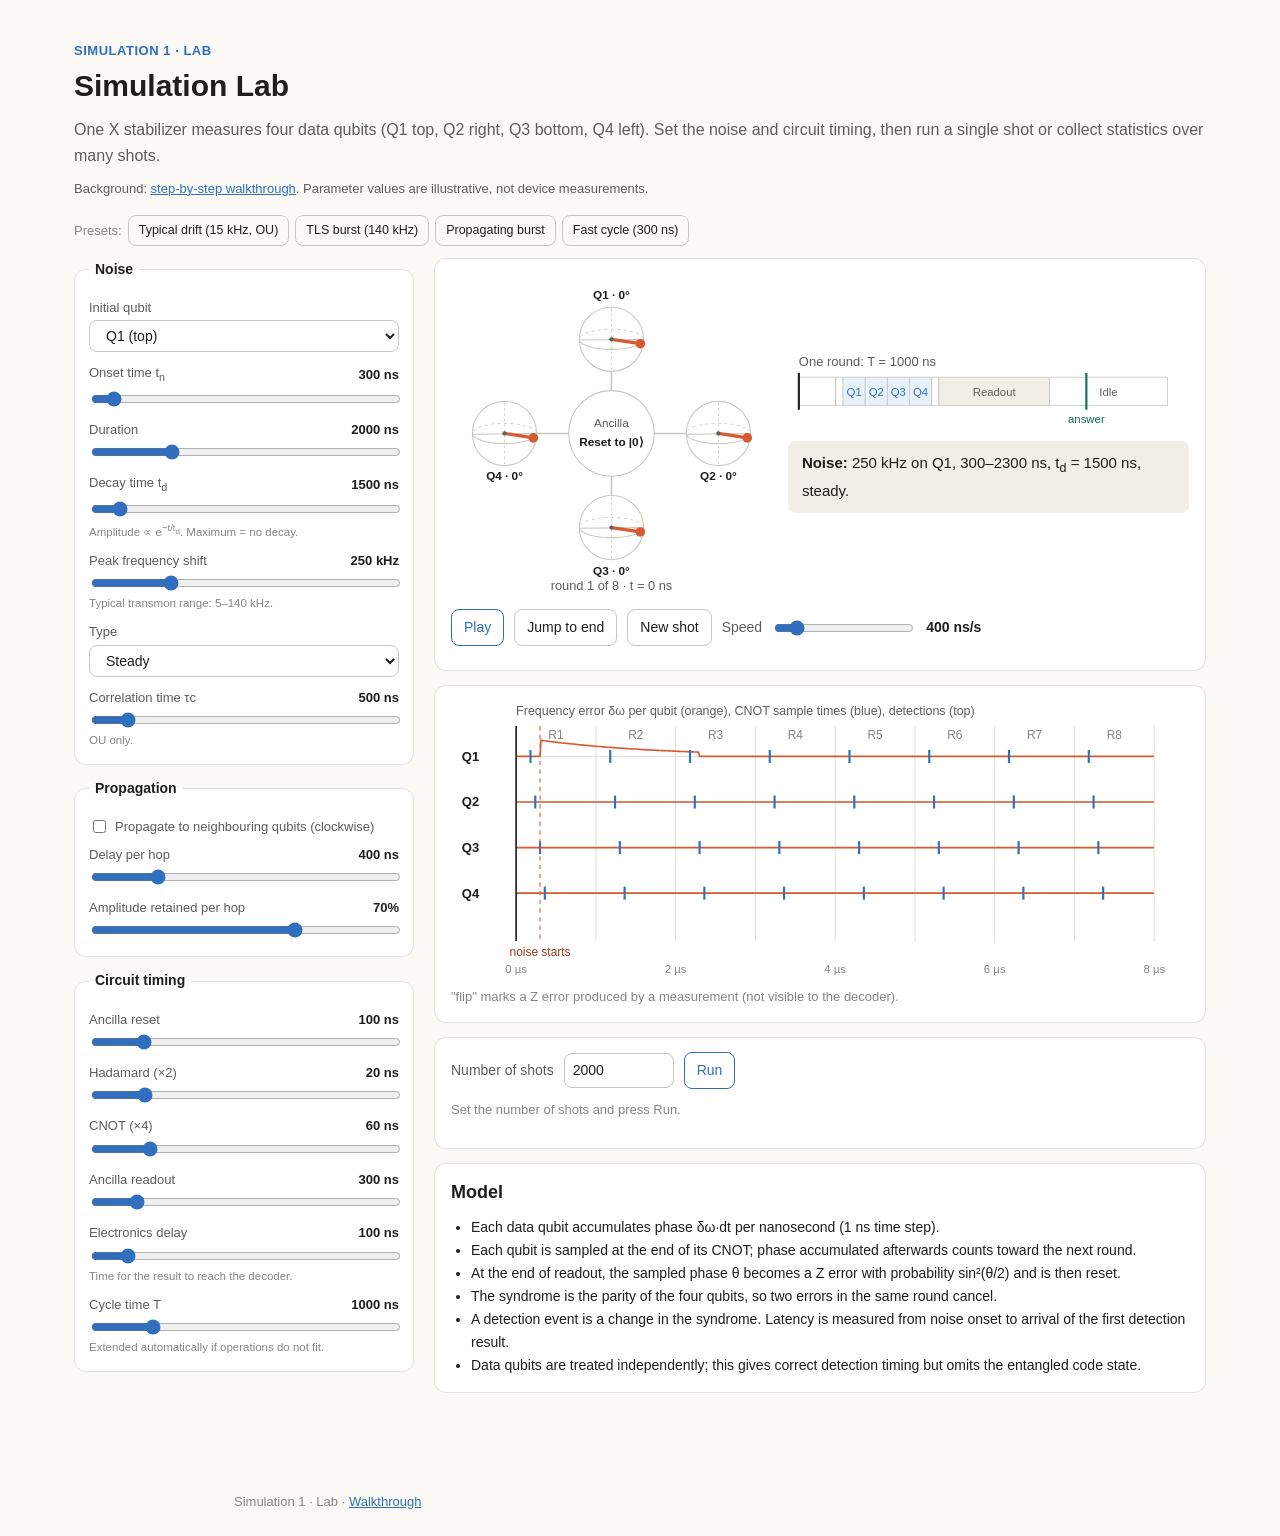
==== commit adbad815: "Add syndrome history dashboard to the Lab Store every shot's syndromes. Shot browser showing +1/-1 p" ====
--- a/lab.html
+++ b/lab.html
@@ -118,6 +118,22 @@
         <div id="lab-stats"></div>
       </div>
 
+      <div class="panel" id="lab-hist" style="display:none">
+        <h3 style="margin-top:0">Syndrome history</h3>
+        <div class="row" style="margin-top:0">
+          <label for="lab-shot">Shot</label><input type="number" id="lab-shot" min="1" step="1" value="1" style="width:90px">
+          <button id="lab-prev">Previous</button><button id="lab-next">Next</button><button id="lab-nextdet">Next with a detection</button>
+          <button id="lab-csv">Download CSV</button><span class="err" id="lab-shoterr"></span>
+        </div>
+        <div id="lab-shotview"></div>
+        <h3>Detections by round</h3>
+        <div id="lab-round"></div>
+        <h3>Detections per shot and spacing</h3>
+        <div id="lab-spacing"></div>
+        <h3>Temporal correlation</h3>
+        <div id="lab-memory"></div>
+      </div>
+
       <div class="panel">
         <h3 style="margin-top:0">Model</h3>
         <ul style="font-size:14px;margin:0;padding-left:20px">
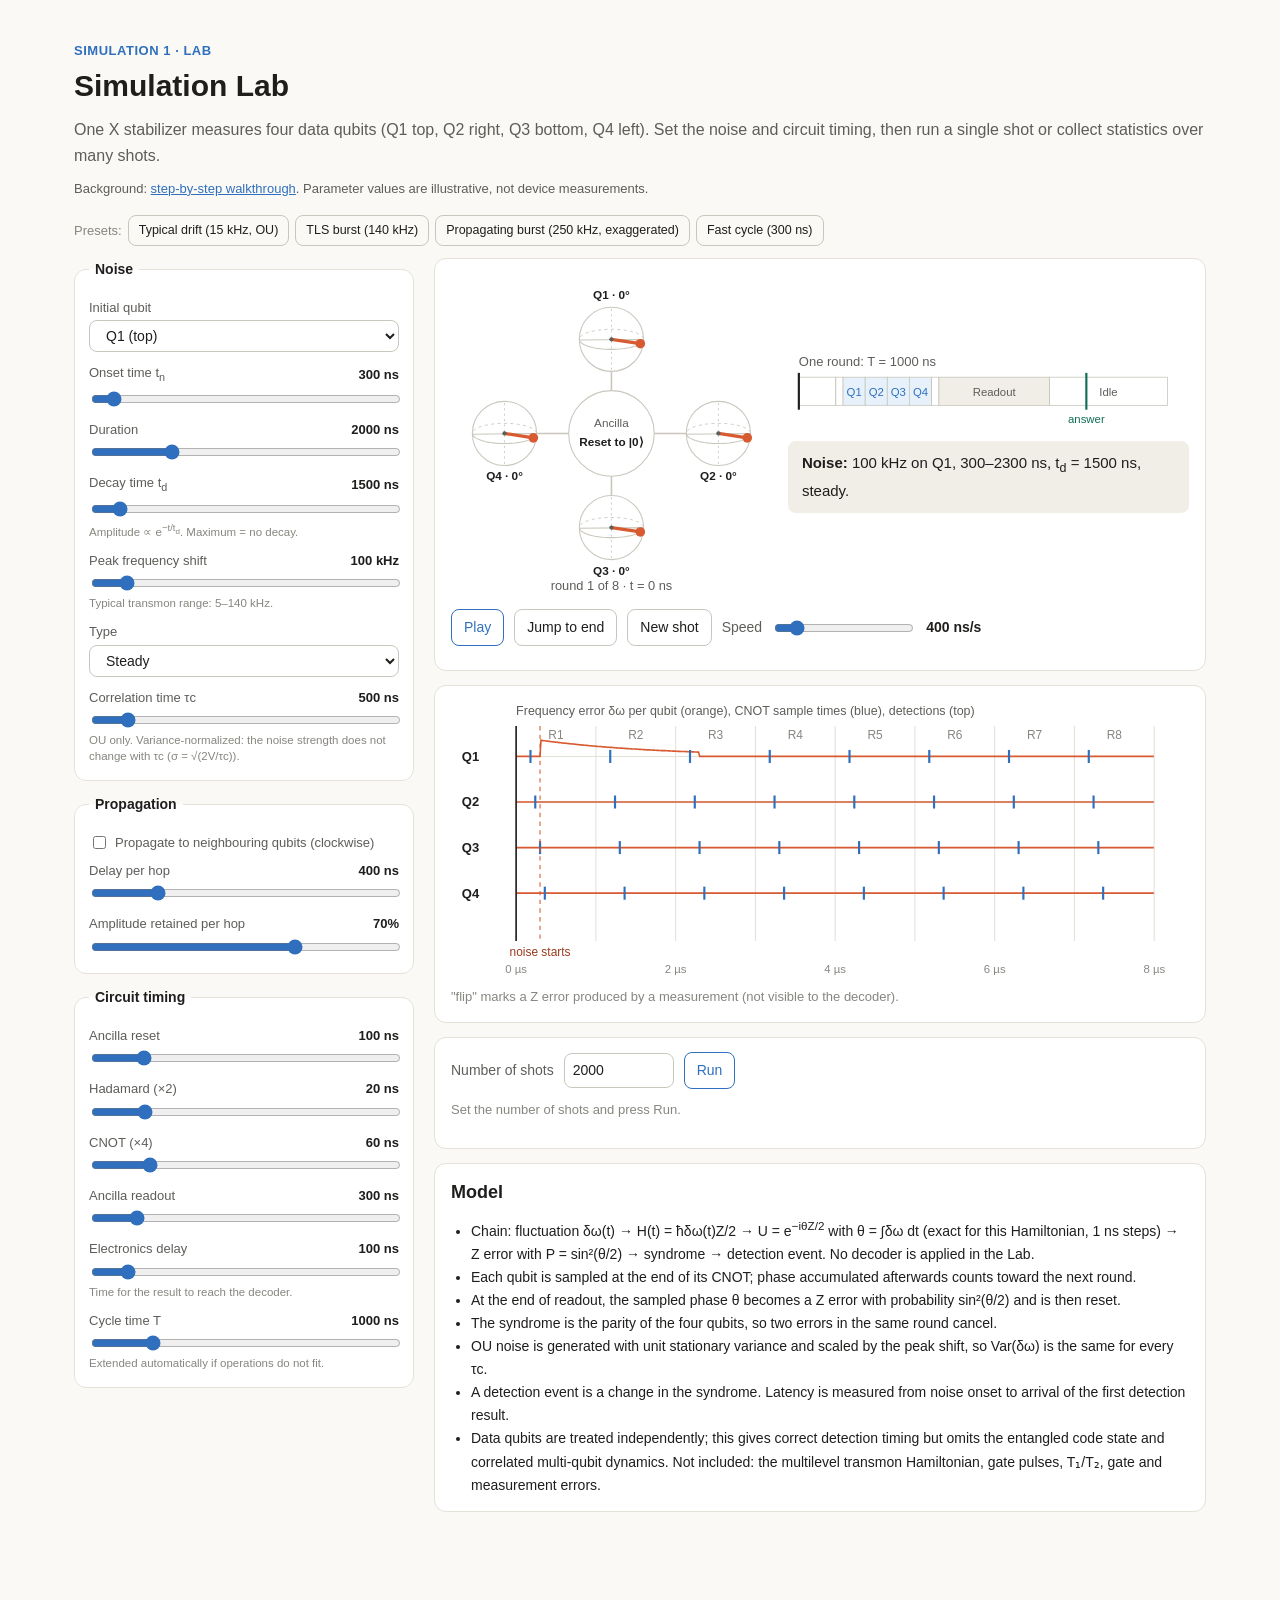
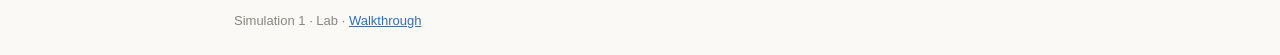
==== commit 43777fc9: "Correct wording and state the model scope - Step 2: 180 degree phase rotation (pi rotation about Z) " ====
--- a/lab.html
+++ b/lab.html
@@ -46,7 +46,7 @@
     <span class="note" style="align-self:center">Presets:</span>
     <button data-preset="typical">Typical drift (15 kHz, OU)</button>
     <button data-preset="burst">TLS burst (140 kHz)</button>
-    <button data-preset="spread">Propagating burst</button>
+    <button data-preset="spread">Propagating burst (250 kHz, exaggerated)</button>
     <button data-preset="fast">Fast cycle (300 ns)</button>
   </div>
 
@@ -64,11 +64,11 @@
         <div class="f"><label for="lab-td">Decay time t<sub>d</sub></label><span class="val" id="lab-tdv"></span>
           <input type="range" id="lab-td" min="50" max="20000" step="50" value="1500"><span class="hint">Amplitude ∝ e<sup>−t/t<sub>d</sub></sup>. Maximum = no decay.</span></div>
         <div class="f"><label for="lab-f">Peak frequency shift</label><span class="val" id="lab-fv"></span>
-          <input type="range" id="lab-f" min="0.005" max="1" step="0.005" value="0.25"><span class="hint">Typical transmon range: 5–140 kHz.</span></div>
+          <input type="range" id="lab-f" min="0.005" max="1" step="0.005" value="0.1"><span class="hint" id="lab-fhint">Typical transmon range: 5–140 kHz.</span></div>
         <div class="f"><label for="lab-type">Type</label><span></span>
           <select id="lab-type"><option value="steady">Steady</option><option value="ou">OU (fluctuating)</option></select></div>
         <div class="f"><label for="lab-tc">Correlation time τc</label><span class="val" id="lab-tcv"></span>
-          <input type="range" id="lab-tc" min="10" max="5000" step="10" value="500"><span class="hint">OU only.</span></div>
+          <input type="range" id="lab-tc" min="10" max="5000" step="10" value="500"><span class="hint">OU only. Variance-normalized: the noise strength does not change with τc (σ = √(2V/τc)).</span></div>
       </fieldset>
 
       <fieldset>
@@ -137,12 +137,13 @@
       <div class="panel">
         <h3 style="margin-top:0">Model</h3>
         <ul style="font-size:14px;margin:0;padding-left:20px">
-          <li>Each data qubit accumulates phase δω·dt per nanosecond (1 ns time step).</li>
+          <li>Chain: fluctuation δω(t) → H(t) = ħδω(t)Z/2 → U = e<sup>−iθZ/2</sup> with θ = ∫δω dt (exact for this Hamiltonian, 1 ns steps) → Z error with P = sin²(θ/2) → syndrome → detection event. No decoder is applied in the Lab.</li>
           <li>Each qubit is sampled at the end of its CNOT; phase accumulated afterwards counts toward the next round.</li>
           <li>At the end of readout, the sampled phase θ becomes a Z error with probability sin²(θ/2) and is then reset.</li>
           <li>The syndrome is the parity of the four qubits, so two errors in the same round cancel.</li>
+          <li>OU noise is generated with unit stationary variance and scaled by the peak shift, so Var(δω) is the same for every τc.</li>
           <li>A detection event is a change in the syndrome. Latency is measured from noise onset to arrival of the first detection result.</li>
-          <li>Data qubits are treated independently; this gives correct detection timing but omits the entangled code state.</li>
+          <li>Data qubits are treated independently; this gives correct detection timing but omits the entangled code state and correlated multi-qubit dynamics. Not included: the multilevel transmon Hamiltonian, gate pulses, T₁/T₂, gate and measurement errors.</li>
         </ul>
       </div>
     </div>
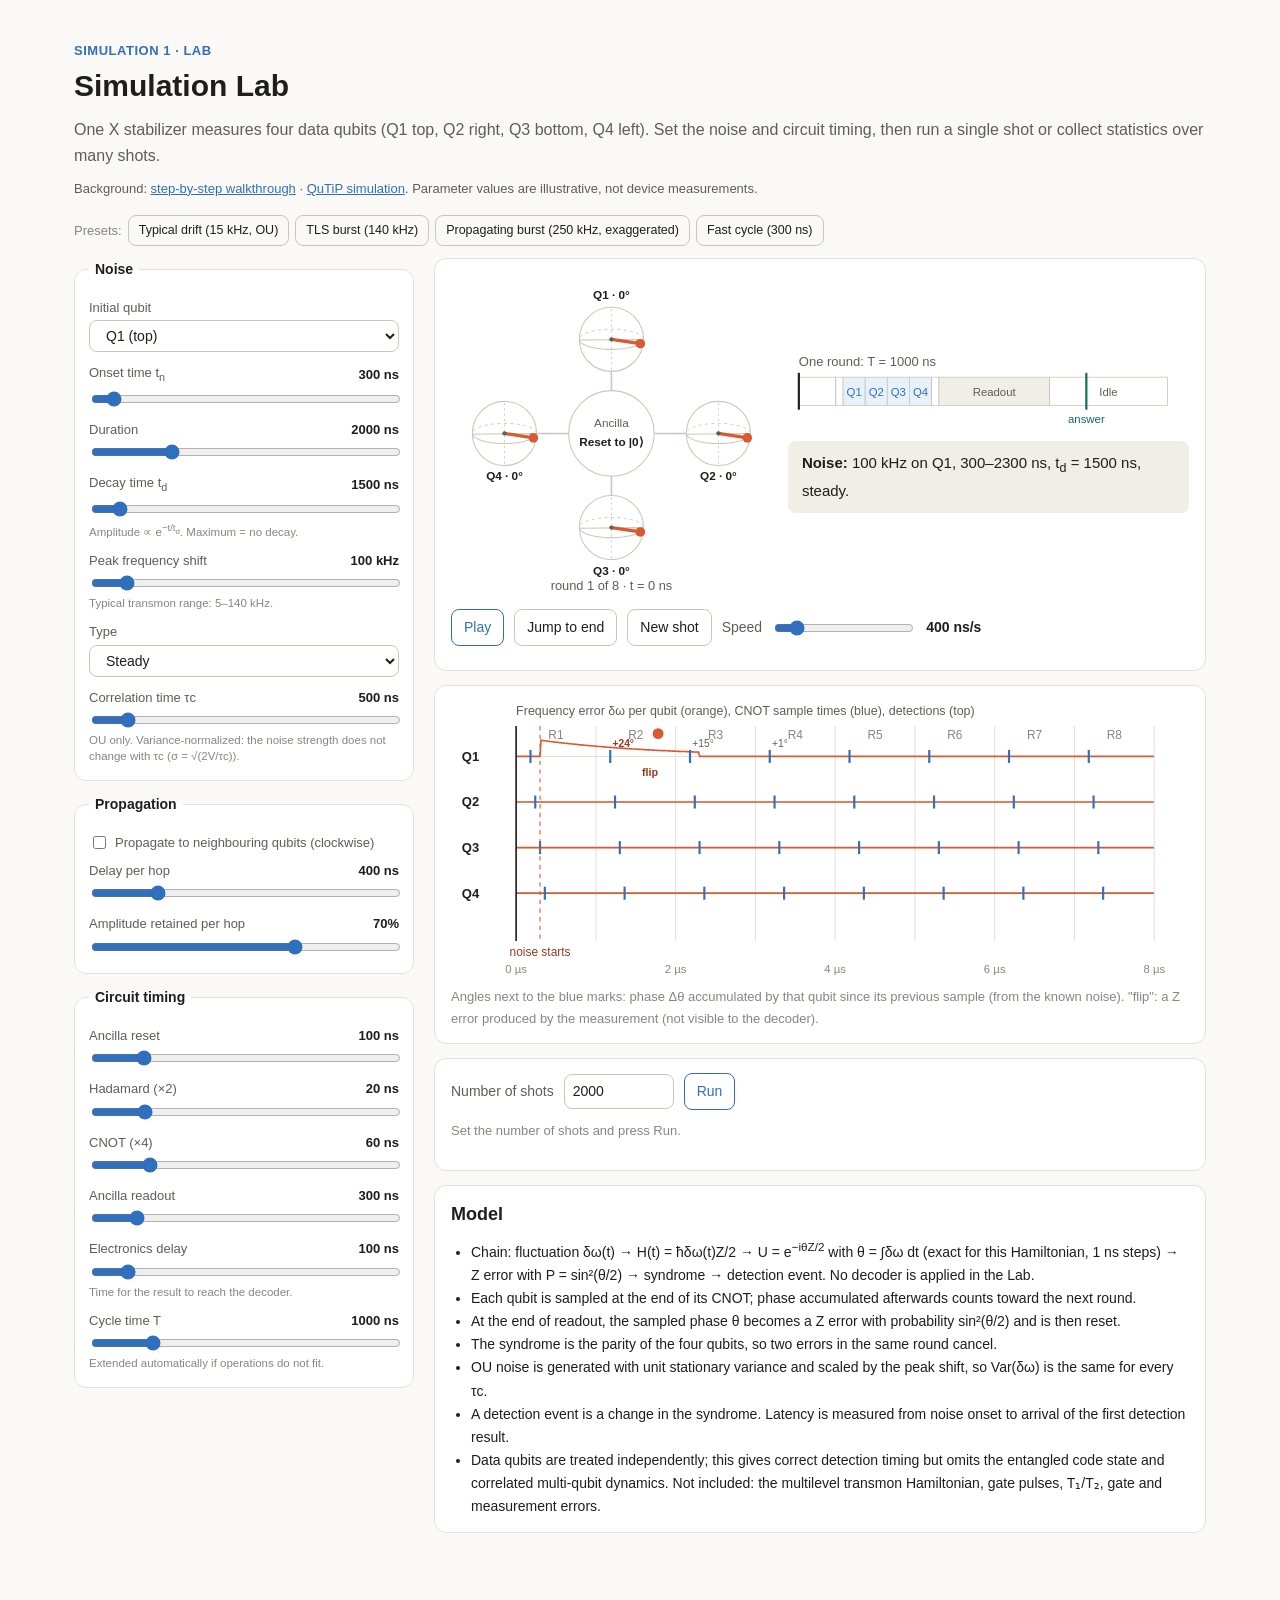
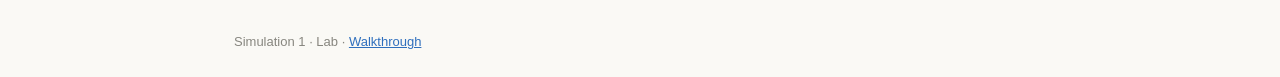
==== commit c277e628: "Add QuTiP Bloch-sphere simulation and per-round angle changes - qutip_sim/bloch_stabilizer.py: OU no" ====
--- a/lab.html
+++ b/lab.html
@@ -38,7 +38,7 @@
   <div class="kicker">Simulation 1 · Lab</div>
   <h1>Simulation Lab</h1>
   <p>One X stabilizer measures four data qubits (Q1 top, Q2 right, Q3 bottom, Q4 left). Set the noise and circuit timing, then run a single shot or collect statistics over many shots.</p>
-  <p class="note">Background: <a href="index.html" style="color:var(--accent)">step-by-step walkthrough</a>. Parameter values are illustrative, not device measurements.</p>
+  <p class="note">Background: <a href="index.html" style="color:var(--accent)">step-by-step walkthrough</a> · <a href="qutip.html" style="color:var(--accent)">QuTiP simulation</a>. Parameter values are illustrative, not device measurements.</p>
 </header>
 
 <div class="lab">
@@ -110,7 +110,7 @@
       </div>
 
       <div class="panel"><svg id="lab-time" viewBox="0 0 680 260"></svg>
-        <p class="note" style="margin:4px 0 0">"flip" marks a Z error produced by a measurement (not visible to the decoder).</p>
+        <p class="note" style="margin:4px 0 0">Angles next to the blue marks: phase Δθ accumulated by that qubit since its previous sample (from the known noise). "flip": a Z error produced by the measurement (not visible to the decoder).</p>
       </div>
 
       <div class="panel">
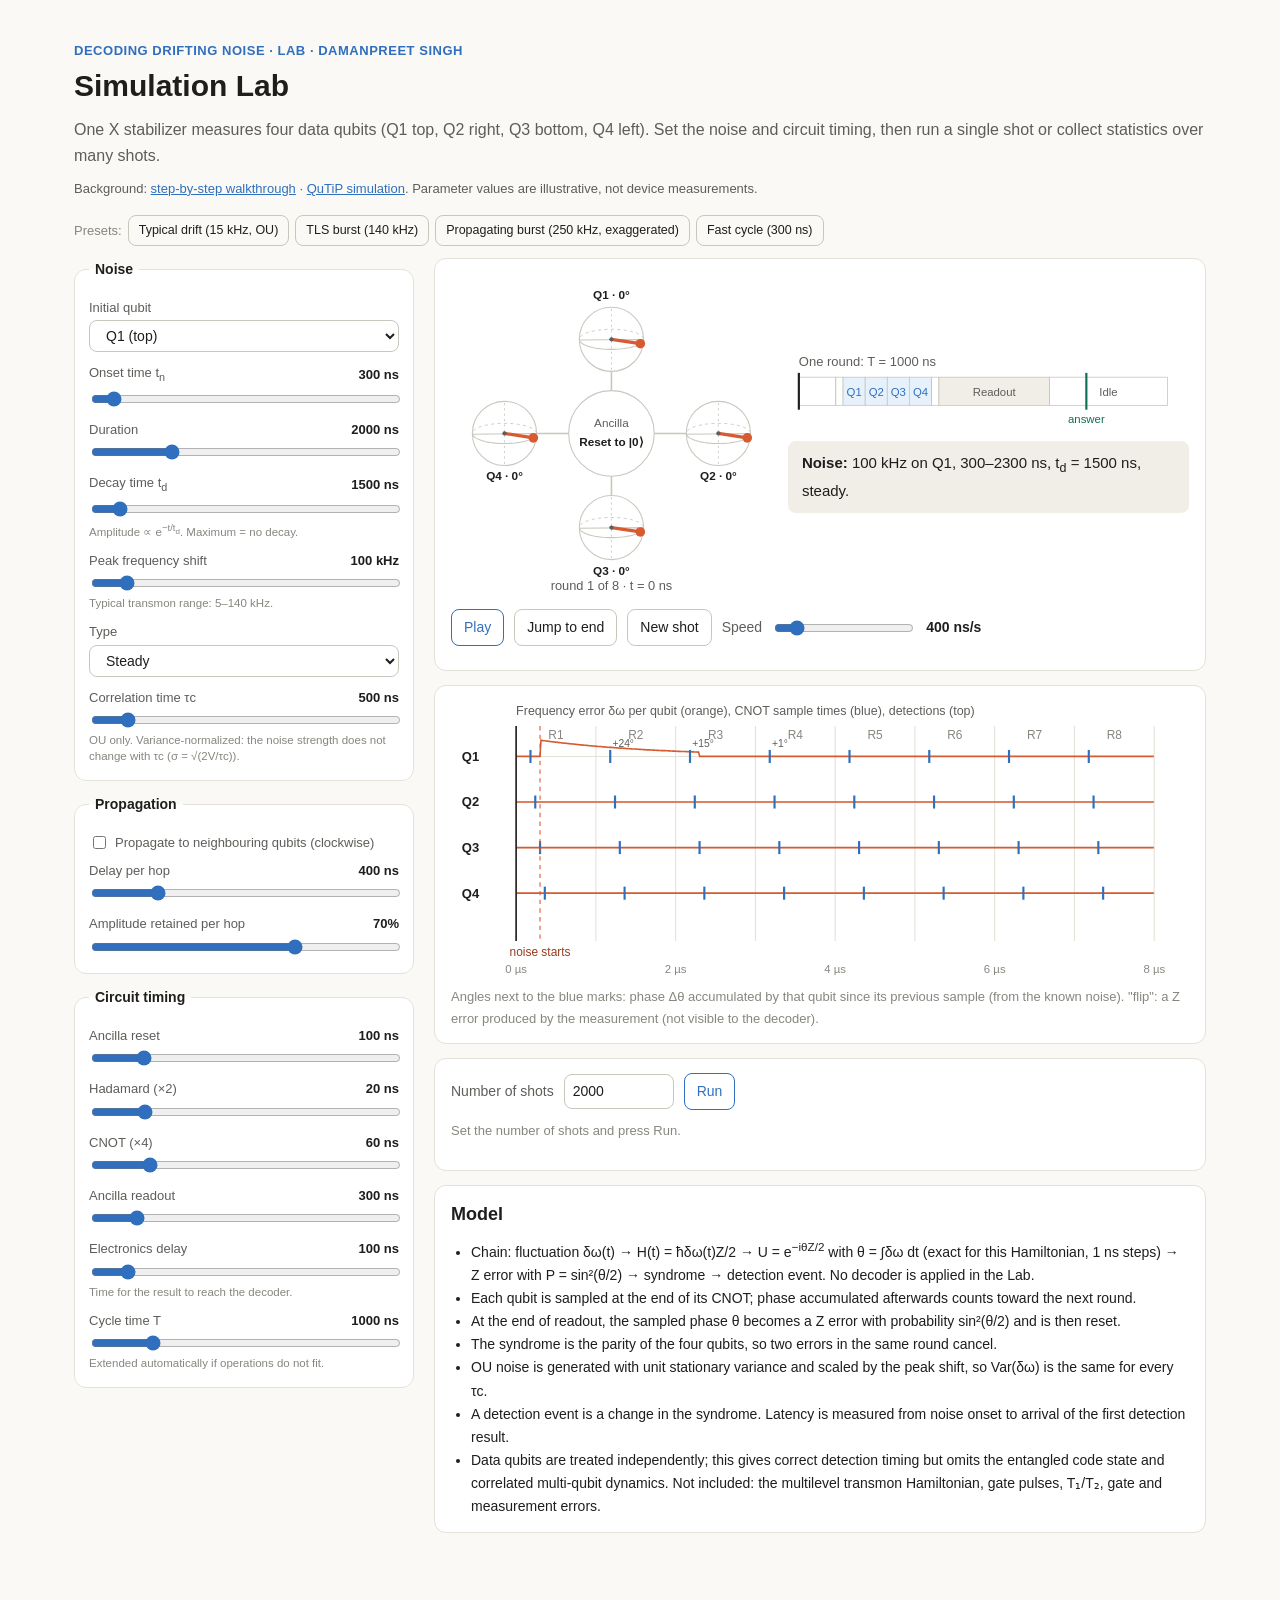
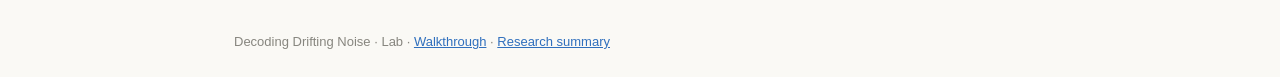
==== commit 4fd0b6c8: "Rename to Decoding Drifting Noise, add personal intro and research summary" ====
--- a/lab.html
+++ b/lab.html
@@ -35,7 +35,7 @@
 <body>
 
 <header class="labhero">
-  <div class="kicker">Simulation 1 · Lab</div>
+  <div class="kicker">Decoding Drifting Noise · Lab · Damanpreet Singh</div>
   <h1>Simulation Lab</h1>
   <p>One X stabilizer measures four data qubits (Q1 top, Q2 right, Q3 bottom, Q4 left). Set the noise and circuit timing, then run a single shot or collect statistics over many shots.</p>
   <p class="note">Background: <a href="index.html" style="color:var(--accent)">step-by-step walkthrough</a> · <a href="qutip.html" style="color:var(--accent)">QuTiP simulation</a>. Parameter values are illustrative, not device measurements.</p>
@@ -150,7 +150,7 @@
   </div>
 </div>
 
-<footer>Simulation 1 · Lab · <a href="index.html" style="color:var(--accent)">Walkthrough</a></footer>
+<footer>Decoding Drifting Noise · Lab · <a href="index.html" style="color:var(--accent)">Walkthrough</a> · <a href="report.html" style="color:var(--accent)">Research summary</a></footer>
 
 <script src="js/common.js"></script>
 <script src="js/ch8-lab.js"></script>
